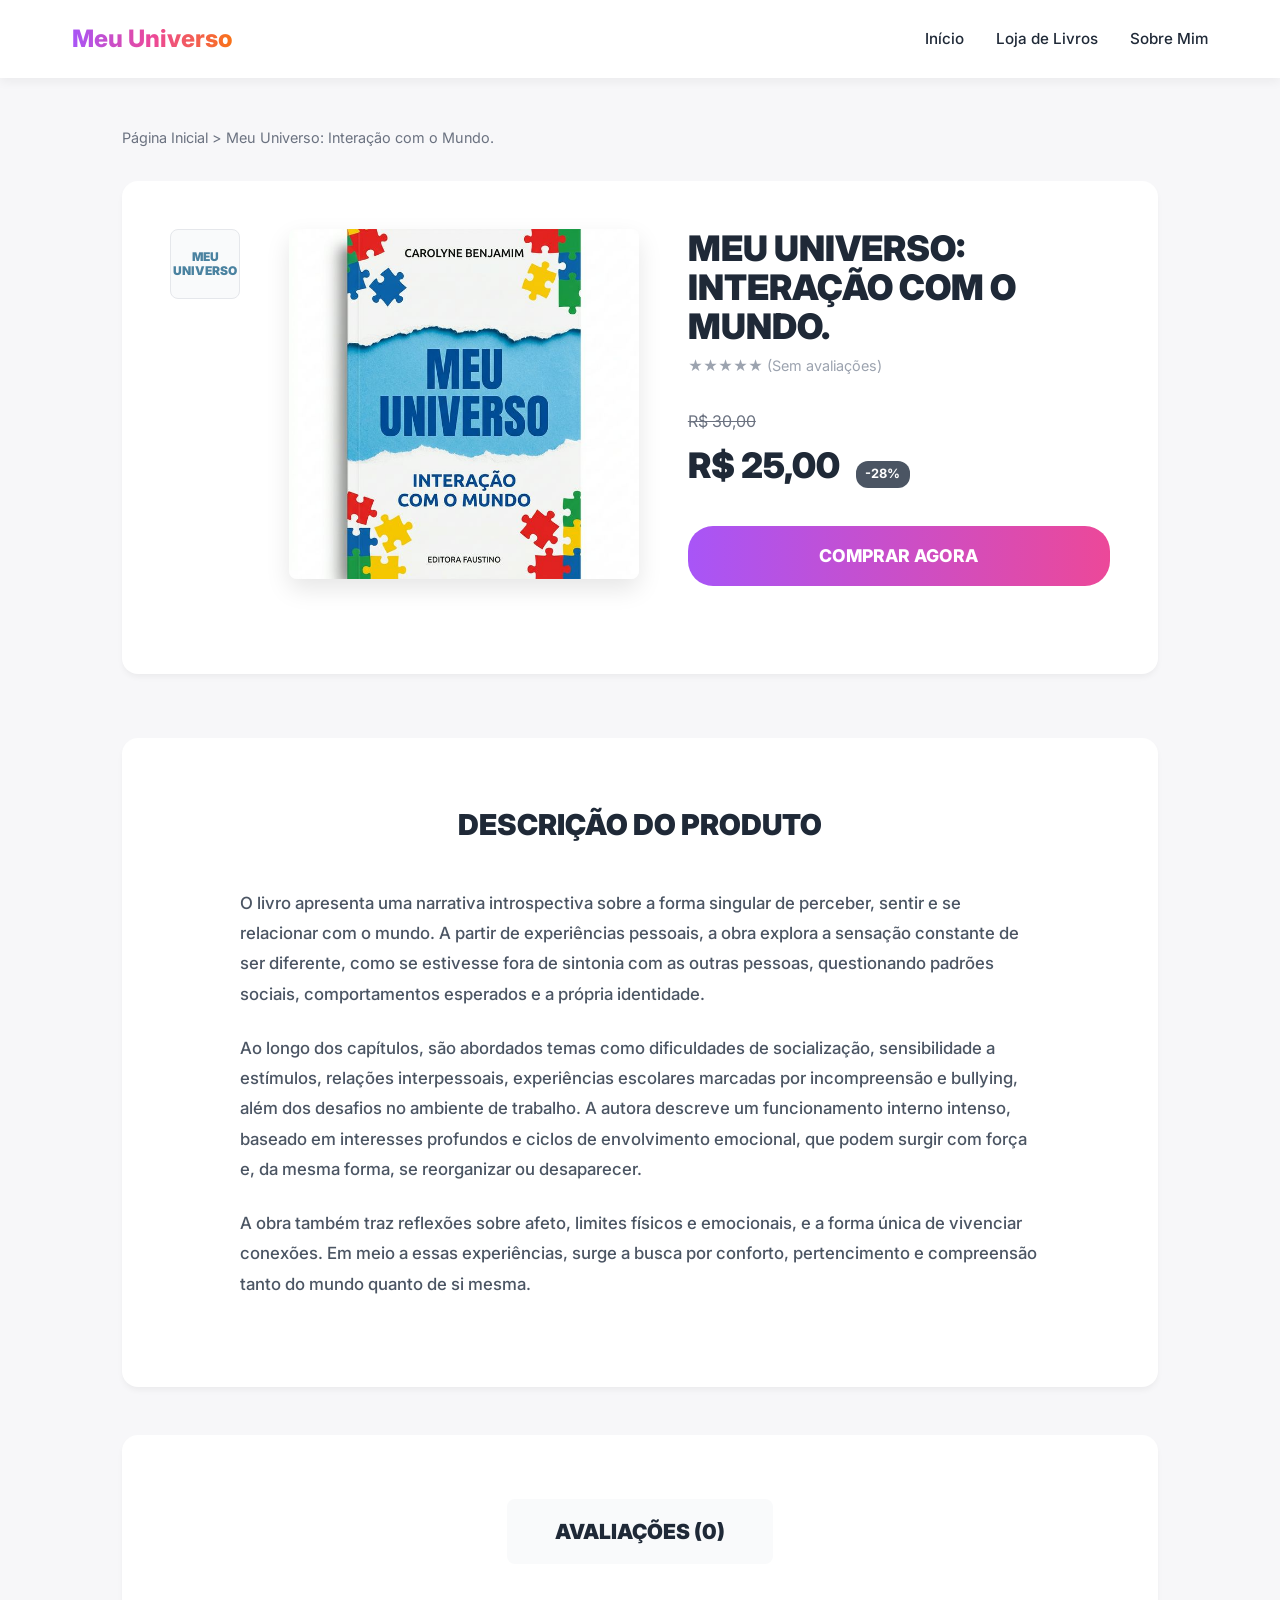
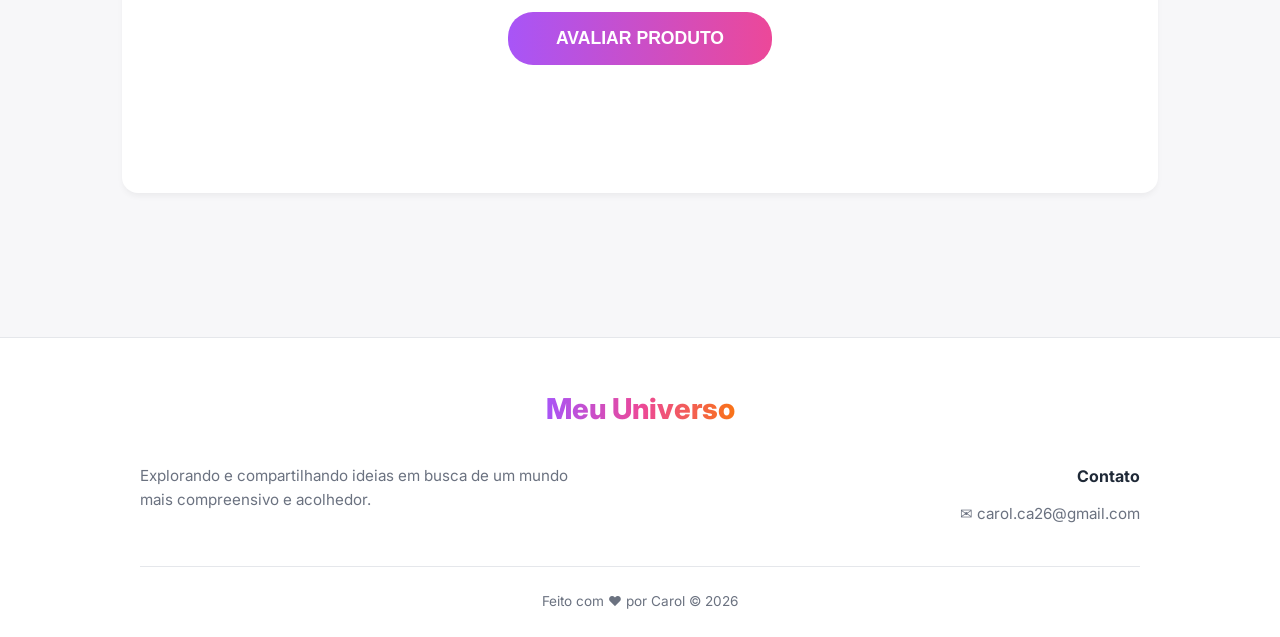
==== digital.html @ 735e24fa "fix: checkout direto corrigido para evitar carrinho vazio no mobile" ====
<!DOCTYPE html>
<html lang="pt-BR">

<head>
  <meta charset="UTF-8">
  <meta name="viewport" content="width=device-width, initial-scale=1.0">
  <title>Meu Universo: Interação com o Mundo</title>
  <link rel="icon"
    href="data:image/svg+xml,<svg xmlns='http://www.w3.org/2000/svg' viewBox='0 0 100 100'><text y='.9em' font-size='90'>✨</text></svg>">
  <link rel="stylesheet" href="style.css">
  <link rel="stylesheet" href="ecommerce.css">
  <link rel="preconnect" href="https://fonts.googleapis.com">
  <link rel="preconnect" href="https://fonts.gstatic.com" crossorigin>
  <link href="https://fonts.googleapis.com/css2?family=Inter:wght@400;500;600;700;800;900&display=swap"
    rel="stylesheet">
</head>

<body class="ecommerce-page">
  <!-- Navbar -->
  <nav class="navbar">
    <div class="nav-container">
      <a href="index.html" class="logo">Meu Universo</a>
      <ul class="nav-links">
        <li><a href="index.html#inicio">Início</a></li>
        <li><a href="index.html#loja">Loja de Livros</a></li>
        <li><a href="index.html#sobre">Sobre Mim</a></li>
      </ul>
    </div>
  </nav>

  <main class="ecommerce-container">
    <div class="breadcrumb">
      Página Inicial &gt; Meu Universo: Interação com o Mundo.
    </div>

    <!-- Product Top Section -->
    <section class="product-top">
      <div class="product-thumbnails">
        <div class="thumb-box">
          <span
            style="font-weight:900; color:#4a82a0; font-size: 0.75rem; text-align:center; line-height:1.2;">MEU<br>UNIVERSO</span>
        </div>
      </div>

      <div class="product-main-image">
        <img src="meu_universo_cover.png" alt="Meu Universo: Interação com o Mundo">
      </div>

      <div class="product-info">
        <h1 class="ecommerce-title">MEU UNIVERSO:<br>INTERAÇÃO COM O MUNDO.</h1>
        <div class="product-rating">
          ★★★★★ (Sem avaliações)
        </div>

        <div class="price-old">R$ 30,00</div>
        <div class="price-new-container">
          <div class="price-new">R$ 25,00</div>
          <div class="badge-discount">-28%</div>
        </div>

        <div class="product-actions">
          <a href="https://seguro.meuuniversopeculiar.com.br/checkout/buy/296241610" class="btn-buy">COMPRAR AGORA</a>
        </div>
      </div>
    </section>

    <!-- Description Section -->
    <section class="description-section">
      <h2 class="section-title">DESCRIÇÃO DO PRODUTO</h2>
      <div class="description-text">
        <p>O livro apresenta uma narrativa introspectiva sobre a forma singular de perceber, sentir e se relacionar com
          o mundo. A partir de experiências pessoais, a obra explora a sensação constante de ser diferente, como se
          estivesse fora de sintonia com as outras pessoas, questionando padrões sociais, comportamentos esperados e a
          própria identidade.</p>
        <p>Ao longo dos capítulos, são abordados temas como dificuldades de socialização, sensibilidade a estímulos,
          relações interpessoais, experiências escolares marcadas por incompreensão e bullying, além dos desafios no
          ambiente de trabalho. A autora descreve um funcionamento interno intenso, baseado em interesses profundos e
          ciclos de envolvimento emocional, que podem surgir com força e, da mesma forma, se reorganizar ou desaparecer.
        </p>
        <p>A obra também traz reflexões sobre afeto, limites físicos e emocionais, e a forma única de vivenciar
          conexões. Em meio a essas experiências, surge a busca por conforto, pertencimento e compreensão tanto do mundo
          quanto de si mesma.</p>
      </div>
    </section>


    <!-- Reviews Section -->
    <section class="specs-section" style="margin-bottom: 2rem;">
      <div class="reviews-tabs">
        <div class="review-tab active">AVALIAÇÕES (0)</div>
      </div>

      <div class="reviews-content">
        <button id="openReviewModal" class="btn-buy" style="margin-bottom: 2rem;">AVALIAR PRODUTO</button>
        <div id="comments-list" style="max-width: 600px; margin: 0 auto; margin-bottom: 2rem;"></div>
      </div>
    </section>
  </main>

  <!-- Footer -->
  <footer class="site-footer">
    <div style="text-align: center; margin-bottom: 2rem;">
      <div class="logo" style="display: inline-block; font-size: 1.8rem;">Meu Universo</div>
    </div>
    <div class="footer-content">
      <div class="footer-left">
        <p>Explorando e compartilhando ideias em busca de um mundo mais compreensivo e acolhedor.</p>
      </div>
      <div class="footer-right">
        <h4 class="footer-title">Contato</h4>
        <p class="footer-contact">✉ carol.ca26@gmail.com</p>
      </div>
    </div>
    <div class="footer-bottom">
      <p>Feito com ❤️ por Carol © 2026</p>
    </div>
  </footer>

  <!-- Review Modal -->
  <div id="reviewModal" class="modal-overlay hidden">
    <div class="modal-content">
      <button id="closeReviewModal" class="modal-close">&times;</button>
      <h2 class="modal-title">AVALIE O PRODUTO</h2>
      <p class="modal-subtitle">Meu universo: Interação Com o Mundo.</p>

      <form id="reviewForm" class="modal-form">
        <label class="modal-label">QUANTIDADE DE ESTRELAS</label>
        <div class="star-rating" id="starRating">
          <span class="star selected" data-value="1">★</span>
          <span class="star selected" data-value="2">★</span>
          <span class="star selected" data-value="3">★</span>
          <span class="star selected" data-value="4">★</span>
          <span class="star selected" data-value="5">★</span>
        </div>
        <input type="hidden" id="ratingValue" value="5">

        <label class="modal-label">NOME</label>
        <input type="text" class="modal-input review-input" placeholder="Ex.: Adriana" required>

        <label class="modal-label">E-MAIL</label>
        <input type="email" class="modal-input review-input" placeholder="Ex.: adriana@gmail.com" required>

        <label class="modal-label">AVALIAÇÃO</label>
        <textarea class="modal-input review-input" placeholder="Escreva o que você achou deste produto..." rows="4"
          required></textarea>

        <button type="submit" class="modal-submit">ENVIAR AVALIAÇÃO</button>
      </form>
    </div>
  </div>

  <script src="script.js"></script>

  <!-- Mobile Floating Checkout Bar -->
  <div class="mobile-checkout-bar">
    <div class="mobile-price-info">
      <span class="price-label">Livro Digital</span>
      <span class="price-val">R$ 25,00</span>
    </div>
    <a href="https://seguro.meuuniversopeculiar.com.br/checkout/buy/296241610" class="btn-buy" style="padding: 0.8rem 1.5rem; font-size: 1rem;">COMPRAR</a>
  </div>
</body>

</html>
---- style.css ----
/* Globals */
:root {
  --bg-color: #f7f7f9;
  --navbar-bg: #4b4b52;
  --text-dark: #1f2937;
  --text-gray: #6b7280;
  --text-light: #9ca3af;
  --primary: #9333ea;
  --primary-hover: #7e22ce;
  --accent-pink: #ec4899;
  --accent-orange: #f97316;
  --white: #ffffff;
  --border-color: #e5e7eb;
}

* {
  margin: 0;
  padding: 0;
  box-sizing: border-box;
}

html {
  scroll-behavior: smooth;
}

body {
  font-family: 'Inter', sans-serif;
  background-color: var(--bg-color);
  color: var(--text-dark);
  line-height: 1.6;
}

a {
  text-decoration: none;
  color: inherit;
}

/* Navbar */
.navbar {
  background-color: var(--white);
  position: sticky;
  top: 0;
  width: 100%;
  z-index: 1000;
  box-shadow: 0 4px 10px rgba(0,0,0,0.05);
}

.nav-container {
  max-width: 1200px;
  margin: 0 auto;
  display: flex;
  justify-content: space-between;
  align-items: center;
  padding: 1.25rem 2rem;
}

.logo {
  font-weight: 800;
  font-size: 1.5rem;
  background: linear-gradient(to right, #a855f7, #ec4899, #f97316);
  -webkit-background-clip: text;
  background-clip: text;
  color: transparent;
}

.nav-links {
  list-style: none;
  display: flex;
  gap: 2rem;
}

.nav-links a {
  color: var(--text-dark);
  font-weight: 500;
  font-size: 0.95rem;
  transition: opacity 0.2s;
}

.nav-links a:hover {
  opacity: 0.8;
}

/* Hero Section */
.hero-section {
  position: relative;
  background-image: url('hero_bg.jpg');
  background-size: cover;
  background-position: center;
  height: calc(100vh - 70px);
  display: flex;
  flex-direction: column;
  justify-content: center;
  align-items: center;
  text-align: center;
  color: white;
}
.hero-overlay {
  position: absolute;
  top: 0; left: 0; right: 0; bottom: 0;
  background: rgba(0, 0, 0, 0.4);
  z-index: 1;
}
.hero-content {
  position: relative;
  z-index: 2;
  display: flex;
  flex-direction: column;
  align-items: center;
  padding: 0 1rem;
}
.hero-badge {
  background: rgba(255, 255, 255, 0.15);
  backdrop-filter: blur(8px);
  -webkit-backdrop-filter: blur(8px);
  padding: 0.6rem 1.5rem;
  border-radius: 30px;
  border: 1px solid rgba(255, 255, 255, 0.3);
  font-size: 0.95rem;
  font-weight: 600;
  margin-bottom: 1.5rem;
}
.hero-title {
  font-size: 7rem;
  font-weight: 900;
  margin: 0;
  line-height: 1.1;
  text-shadow: 0 4px 10px rgba(0,0,0,0.3);
}
.hero-subtitle {
  font-size: 1.6rem;
  font-weight: 500;
  margin-top: 0;
  margin-bottom: 2rem;
  text-shadow: 0 2px 5px rgba(0,0,0,0.3);
}
.hero-btn {
  display: inline-block;
  background: linear-gradient(to right, #a855f7, #ec4899);
  color: white;
  border-radius: 30px;
  padding: 1rem 2.5rem;
  font-weight: 700;
  font-size: 1.05rem;
  transition: opacity 0.2s, transform 0.2s;
  box-shadow: 0 4px 10px rgba(0,0,0,0.2);
}
.hero-btn:hover {
  opacity: 0.9;
  transform: translateY(-2px);
}
.hero-scroll-icon {
  position: absolute;
  bottom: 2rem;
  z-index: 2;
  font-size: 2rem;
  color: white;
  opacity: 0.7;
  animation: bounce 2s infinite;
}
@keyframes bounce {
  0%, 20%, 50%, 80%, 100% {transform: translateY(0);}
  40% {transform: translateY(-10px);}
  60% {transform: translateY(-5px);}
}

@media (max-width: 768px) {
  .hero-title { font-size: 4rem; }
  .hero-subtitle { font-size: 1.2rem; }
}

/* Sections */
main {
  max-width: 768px;
  margin: 0 auto;
  padding: 4rem 1.5rem;
}

.section {
  margin-bottom: 5rem;
  padding-top: 2rem; /* offset for fixed header if navigating via anchors */
}

.section-header {
  text-align: center;
  margin-bottom: 3rem;
}

.section-header h1 {
  font-size: 2.2rem;
  font-weight: 800;
  color: var(--text-dark);
}

.section-header h2 {
  font-size: 2rem;
  font-weight: 800;
  color: var(--text-dark);
}

.section-header p {
  color: var(--text-gray);
  font-size: 1.05rem;
  margin-top: 0.5rem;
}

/* Product Card */
.product-card {
  background: var(--white);
  border-radius: 16px;
  box-shadow: 0 4px 6px -1px rgba(0, 0, 0, 0.05), 0 2px 4px -1px rgba(0, 0, 0, 0.03);
  overflow: hidden;
}

.product-image-area {
  background-color: #efeff1;
  padding: 3rem 1.5rem;
  display: flex;
  justify-content: center;
  align-items: center;
}

.product-image-area img {
  max-width: 250px;
  width: 100%;
  border-radius: 16px;
  box-shadow: 0 15px 30px rgba(0,0,0,0.15);
  transition: transform 0.3s ease;
}

.product-image-area img:hover {
  transform: translateY(-5px);
}

.product-info-area {
  padding: 2.5rem;
}

.product-author {
  color: var(--text-gray);
  font-size: 0.9rem;
  font-weight: 500;
  display: block;
  margin-bottom: 0.5rem;
}

.product-title {
  font-size: 1.6rem;
  font-weight: 700;
  margin: 0 0 1.25rem 0;
}

.product-description {
  color: var(--text-gray);
  font-size: 1rem;
  line-height: 1.7;
}

.divider {
  border: none;
  border-top: 1px solid var(--border-color);
  margin: 2rem 0;
}

.product-price-section {
  text-align: center;
  margin-bottom: 2rem;
}

.price-label {
  color: var(--text-gray);
  font-size: 0.95rem;
}

.price-amount {
  font-size: 1.8rem;
  font-weight: 800;
  color: #db2777; /* hot pink, matching the screenshot */
  margin-top: 0.25rem;
}

/* Nested Purchase Card */
.purchase-card {
  border: 1px solid var(--border-color);
  border-radius: 16px;
  padding: 2rem;
}

.purchase-card h3 {
  font-size: 1.2rem;
  font-weight: 700;
  margin-bottom: 1.25rem;
}

.purchase-value-display {
  color: var(--text-gray);
  margin-bottom: 1.5rem;
  font-size: 0.95rem;
}

.purple-text {
  color: var(--primary);
  font-weight: 600;
}

.payment-tabs {
  display: flex;
  gap: 1rem;
  margin-bottom: 1.5rem;
}

.tab-btn {
  flex: 1;
  padding: 0.75rem;
  background: var(--white);
  border: 1px solid var(--border-color);
  border-radius: 8px;
  font-size: 0.95rem;
  font-weight: 500;
  color: var(--text-gray);
  cursor: pointer;
  transition: all 0.2s;
}

.tab-btn:hover {
  background-color: #f9fafb;
}

.tab-btn.active {
  border-color: var(--primary);
  color: var(--primary);
  /* The screenshot inner shadow effect */
  box-shadow: inset 0 0 0 1px var(--primary);
}

.payment-instructions {
  color: var(--text-gray);
  font-size: 0.95rem;
  margin-bottom: 1.5rem;
  line-height: 1.6;
}

.btn-primary {
  display: block;
  width: 100%;
  text-align: center;
  padding: 0.85rem;
  background: linear-gradient(to right, #a855f7, #ec4899);
  color: var(--white);
  border-radius: 8px;
  font-weight: 600;
  font-size: 1rem;
  margin-bottom: 1.5rem;
  transition: opacity 0.2s;
}

.btn-primary:hover {
  opacity: 0.9;
}

.btn-back {
  display: inline-block;
  color: var(--text-gray);
  font-size: 0.9rem;
  transition: color 0.2s;
}
.btn-back:hover {
  color: var(--text-dark);
}

.hidden {
  display: none !important;
}

/* Sobre Section */
.cards-container {
  display: flex;
  flex-direction: column;
  gap: 1.5rem;
}

.info-card {
  background: var(--white);
  border-radius: 16px;
  padding: 2.5rem;
  box-shadow: 0 4px 6px -1px rgba(0, 0, 0, 0.05), 0 2px 4px -1px rgba(0, 0, 0, 0.03);
}

.info-card h3 {
  font-size: 1.25rem;
  font-weight: 700;
  margin-bottom: 1.25rem;
  color: var(--text-dark);
}

.info-card p {
  color: var(--text-gray);
  line-height: 1.7;
}

.quote-card {
  background: var(--white);
  border-radius: 16px;
  padding: 2.5rem;
  box-shadow: 0 4px 6px -1px rgba(0, 0, 0, 0.05);
  position: relative;
}

.quote-card::before {
  content: "";
  position: absolute;
  top: 0;
  left: 0;
  right: 0;
  height: 4px;
  background: linear-gradient(to right, #a855f7, #ec4899, #f97316);
  border-top-left-radius: 16px;
  border-top-right-radius: 16px;
}

.quote-text {
  font-style: italic;
  color: var(--text-dark);
  font-size: 1.05rem;
  line-height: 1.8;
  margin-bottom: 1.5rem;
  font-weight: 400;
}

.quote-author {
  color: var(--text-gray);
  font-size: 0.95rem;
}

/* Footer */
.site-footer {
  margin-top: 4rem;
  border-top: 1px solid var(--border-color);
  padding: 3rem 2rem 1.5rem;
  background-color: var(--white);
}

.footer-content {
  max-width: 1000px;
  margin: 0 auto;
  display: flex;
  justify-content: space-between;
  flex-wrap: wrap;
  gap: 2rem;
}

.footer-left {
  max-width: 450px;
}

.footer-logo {
  font-size: 1.25rem;
  font-weight: 700;
  color: #a855f7;
  margin-bottom: 0.5rem;
}

.footer-left p {
  color: var(--text-gray);
  font-size: 0.95rem;
  line-height: 1.6;
}

.footer-right {
  text-align: right;
}

.footer-title {
  font-weight: 700;
  margin-bottom: 0.75rem;
  color: var(--text-dark);
}

.footer-contact {
  color: var(--text-gray);
  font-size: 0.95rem;
  display: flex;
  align-items: center;
  justify-content: flex-end;
  gap: 0.5rem;
}

.footer-bottom {
  max-width: 1000px;
  margin: 2.5rem auto 0;
  text-align: center;
  color: var(--text-gray);
  font-size: 0.85rem;
  padding-top: 1.5rem;
  border-top: 1px solid var(--border-color);
}

@media (max-width: 768px) {
  .nav-container {
    flex-direction: column;
    gap: 1rem;
    padding: 1rem;
  }
  .nav-links {
    gap: 1.5rem;
  }
  .footer-content {
    flex-direction: column;
    text-align: center;
  }
  .footer-right {
    text-align: center;
  }
  .footer-contact {
    justify-content: center;
  }
  .footer-left {
    margin: 0 auto;
  }
}
---- ecommerce.css ----
/* E-commerce specific styles for digital.html */
.ecommerce-page {
  background-color: #f7f7f9;
}

.ecommerce-container {
  max-width: 1100px;
  margin: 0 auto;
  padding: 3rem 2rem;
}

/* Breadcrumb */
.breadcrumb {
  font-size: 0.9rem;
  color: #6b7280;
  margin-bottom: 2rem;
}

/* Product Top Section */
.product-top {
  display: flex;
  gap: 3rem;
  margin-bottom: 4rem;
  background-color: white;
  padding: 3rem;
  border-radius: 16px;
  box-shadow: 0 4px 6px -1px rgba(0,0,0,0.05);
}

/* Thumbnails */
.product-thumbnails {
  display: flex;
  flex-direction: column;
  gap: 1rem;
}
.thumb-box {
  width: 70px;
  height: 70px;
  border: 1px solid #e5e7eb;
  border-radius: 8px;
  display: flex;
  justify-content: center;
  align-items: center;
  cursor: pointer;
  background: #f9fafb;
}

/* Main Image */
.product-main-image {
  display: flex;
  justify-content: center;
  align-items: flex-start;
  flex: 1;
}
.product-main-image img {
  max-width: 100%;
  width: 350px;
  border-radius: 8px;
  box-shadow: 0 10px 25px rgba(0,0,0,0.1);
}

/* Product Info */
.product-info {
  flex: 1.2;
}

.product-ref {
  font-size: 0.85rem;
  color: #6b7280;
  margin-bottom: 0.5rem;
}

.ecommerce-title {
  font-weight: 900;
  font-size: 2.2rem;
  line-height: 1.1;
  color: #1f2937;
  margin-bottom: 0.5rem;
  text-transform: uppercase;
}

.product-rating {
  font-size: 0.9rem;
  color: #9ca3af;
  margin-bottom: 2rem;
}

.price-old {
  font-size: 1rem;
  color: #6b7280;
  text-decoration: line-through;
  margin-bottom: 0.2rem;
}

.price-new-container {
  display: flex;
  align-items: baseline;
  gap: 1rem;
  margin-bottom: 2rem;
}

.price-new {
  font-size: 2.2rem;
  font-weight: 900;
  color: #1f2937;
}

.price-new span {
  font-size: 1.1rem;
  font-weight: 600;
}

.badge-discount {
  background-color: #4b5563;
  color: white;
  padding: 0.2rem 0.6rem;
  border-radius: 12px;
  font-size: 0.8rem;
  font-weight: 700;
}

/* Actions */
.product-actions {
  display: flex;
  gap: 1.5rem;
  margin-bottom: 2.5rem;
  align-items: center;
}

.quantity-selector {
  display: flex;
  align-items: center;
  border: 1px solid #d1d5db;
  border-radius: 25px;
  padding: 0.4rem 1rem;
  background: white;
}

.quantity-btn {
  background: none;
  border: none;
  font-size: 1.2rem;
  cursor: pointer;
  color: #4b5563;
}

.quantity-input {
  width: 40px;
  text-align: center;
  border: none;
  font-size: 1rem;
  font-weight: 700;
  color: #1f2937;
  outline: none;
}

.btn-buy {
  background: linear-gradient(to right, #a855f7, #ec4899);
  color: white;
  border: none;
  border-radius: 25px;
  padding: 1rem 3rem;
  font-weight: 800;
  font-size: 1.1rem;
  cursor: pointer;
  transition: transform 0.2s, opacity 0.2s;
  flex: 1;
  text-decoration: none;
  display: inline-flex;
  justify-content: center;
  align-items: center;
  text-align: center;
}

.btn-buy:hover {
  opacity: 0.9;
  transform: translateY(-2px);
}

/* Shipping */
.shipping-sim {
  margin-bottom: 2rem;
}
.shipping-label {
  font-size: 0.75rem;
  text-transform: uppercase;
  color: #6b7280;
  font-weight: 700;
  margin-bottom: 0.5rem;
  display: block;
}

.shipping-input-group {
  display: flex;
  gap: 0.5rem;
}

.shipping-input {
  border: 1px solid #d1d5db;
  border-radius: 25px;
  padding: 0.8rem 1.2rem;
  width: 200px;
  outline: none;
  font-size: 0.95rem;
  color: #4b5563;
}

.shipping-btn {
  background-color: white;
  border: 1px solid #5193a7;
  color: #5193a7;
  border-radius: 25px;
  padding: 0.8rem 1.5rem;
  font-weight: 800;
  cursor: pointer;
}

/* Description Section */
.description-section {
  text-align: center;
  margin-bottom: 3rem;
  background-color: #ffffff;
  padding: 4rem;
  border-radius: 16px;
  box-shadow: 0 4px 6px -1px rgba(0,0,0,0.05);
}

.section-title {
  font-size: 1.8rem;
  font-weight: 900;
  color: #1f2937;
  margin-bottom: 2.5rem;
  text-transform: uppercase;
}

.description-text {
  max-width: 800px;
  margin: 0 auto;
  text-align: left;
  color: #4b5563;
  line-height: 1.8;
  font-size: 1.05rem;
  font-weight: 500;
}

.description-text p {
  margin-bottom: 1.5rem;
}

/* Specs & Reviews */
.specs-section {
  background-color: #ffffff;
  border-radius: 16px;
  padding: 4rem;
  margin-bottom: 3rem;
  text-align: center;
  box-shadow: 0 4px 6px -1px rgba(0,0,0,0.05);
}

.specs-grid {
  display: flex;
  justify-content: flex-start;
  padding-left: 2rem;
  margin-bottom: 1rem;
}
.spec-item {
  text-align: left;
  color: #6b7280;
  font-size: 1rem;
  font-weight: 600;
}

/* Tabs: Avaliações e Dúvidas */
.reviews-tabs {
  display: flex;
  justify-content: center;
  margin-bottom: 3rem;
}

.review-tab {
  padding: 1rem 3rem;
  font-size: 1.3rem;
  font-weight: 900;
  color: #1f2937;
  background: white;
  cursor: pointer;
}
.review-tab.active {
  background: #f9fafb;
  border-radius: 8px;
}

.reviews-content {
  text-align: center;
}

.btn-outline {
  border: 1px solid #4b5563;
  background: white;
  color: #1f2937;
  font-weight: 800;
  padding: 0.8rem 2.5rem;
  border-radius: 30px;
  cursor: pointer;
  margin-bottom: 2.5rem;
  font-size: 0.95rem;
}

.no-reviews-box {
  background-color: #fffbeb; /* golden yellow tint */
  color: #b45309;
  padding: 1.5rem;
  border-radius: 8px;
  font-size: 1rem;
  max-width: 600px;
  margin: 0 auto;
}

@media (max-width: 900px) {
  .product-top {
    flex-direction: column;
    padding: 1.5rem;
  }
  .product-thumbnails {
    flex-direction: row;
    justify-content: center;
  }
  .specs-grid, .description-section, .specs-section {
    padding: 2rem 1.5rem;
  }
  .review-tab {
    padding: 1rem;
    font-size: 1.1rem;
  }
  .product-main-image img {
    width: 100%;
    max-width: 350px;
    height: auto;
  }
}

@media (max-width: 600px) {
  .ecommerce-container {
    padding: 1.5rem 1rem;
    padding-bottom: 100px; /* Space for mobile floating bar */
  }
  .quantity-selector {
    padding: 0.2rem 0.5rem;
  }
  .btn-buy {
    padding: 0.8rem 1.5rem;
    font-size: 1rem;
  }
  .shipping-input-group {
    flex-direction: column;
  }
  .shipping-input {
    width: 100%;
  }

  .ecommerce-title {
    font-size: 1.8rem;
    text-align: center;
  }
  .price-new-container {
    justify-content: center;
  }
  .product-actions {
    justify-content: center;
  }
}

/* Floating Mobile Buy Bar */
.mobile-checkout-bar {
  display: none;
  position: fixed;
  bottom: 0;
  left: 0;
  right: 0;
  background: white;
  padding: 1rem;
  box-shadow: 0 -10px 25px rgba(0,0,0,0.1);
  z-index: 1000;
  align-items: center;
  gap: 1rem;
  border-top: 1px solid #e5e7eb;
}

@media (max-width: 768px) {
  .mobile-checkout-bar {
    display: flex;
  }
}

.mobile-price-info {
  flex: 1;
}

.mobile-price-info .price-label {
  display: block;
  font-size: 0.7rem;
  color: #6b7280;
  font-weight: 700;
  text-transform: uppercase;
}

.mobile-price-info .price-val {
  font-size: 1.3rem;
  font-weight: 900;
  color: #1f2937;
}

/* Review Form */
.review-form-container {
  max-width: 600px;
  margin: 0 auto;
  background: #f9fafb;
  padding: 2.5rem;
  border-radius: 12px;
  border: 1px solid #e5e7eb;
}

.form-group {
  margin-bottom: 1rem;
}

.review-input {
  width: 100%;
  padding: 0.8rem 1rem;
  border: 1px solid #d1d5db;
  border-radius: 8px;
  font-family: inherit;
  font-size: 0.95rem;
  outline: none;
  transition: border-color 0.2s;
}

.review-input:focus {
  border-color: #5193a7;
}

/* Modal */
.modal-overlay {
  position: fixed;
  top: 0; left: 0; right: 0; bottom: 0;
  background: rgba(0, 0, 0, 0.7);
  z-index: 2000;
  display: flex;
  justify-content: center;
  align-items: center;
}
.modal-overlay.hidden {
  display: none !important;
}
.modal-content {
  background: white;
  border-radius: 20px;
  padding: 3rem;
  width: 90%;
  max-width: 550px;
  position: relative;
  box-shadow: 0 10px 25px rgba(0,0,0,0.2);
  max-height: 90vh;
  overflow-y: auto;
}
.modal-close {
  position: absolute;
  top: 1.5rem;
  right: 1.5rem;
  background: none;
  border: 1px solid #d1d5db;
  color: #6b7280;
  font-size: 1.2rem;
  width: 35px;
  height: 35px;
  border-radius: 50%;
  cursor: pointer;
  display: flex;
  align-items: center;
  justify-content: center;
  transition: all 0.2s;
}
.modal-close:hover {
  background: #f3f4f6;
  color: #1f2937;
}
.modal-title {
  font-size: 1.8rem;
  font-weight: 500;
  color: #374151;
  margin-bottom: 0.25rem;
}
.modal-subtitle {
  color: #6b7280;
  font-size: 1rem;
  margin-bottom: 2rem;
}
.modal-form {
  display: flex;
  flex-direction: column;
  text-align: left;
}
.modal-label {
  font-size: 0.75rem;
  font-weight: 700;
  color: #6b7280;
  margin-bottom: 0.5rem;
  text-transform: uppercase;
}
.modal-input {
  border: 1px solid #e5e7eb;
  border-radius: 25px;
  padding: 1rem 1.2rem;
  font-size: 1rem;
  margin-bottom: 1.5rem;
  font-family: inherit;
  outline: none;
  color: #374151;
}
.modal-input::placeholder {
  color: #9ca3af;
}
.modal-input:focus {
  border-color: #5193a7;
}
textarea.modal-input {
  border-radius: 16px;
  resize: vertical;
}
.star-rating {
  font-size: 2.2rem;
  color: #e5e7eb;
  margin-bottom: 1.5rem;
  display: flex;
  gap: 0.25rem;
  cursor: pointer;
}
.star-rating .star.selected {
  color: #fbbf24;
}
.modal-submit {
  width: 100%;
  margin-top: 1rem;
  border: 1px solid #1f2937;
  color: #1f2937;
  background: white;
  border-radius: 30px;
  padding: 1rem;
  font-weight: 800;
  cursor: pointer;
  font-size: 1.1rem;
  transition: all 0.2s;
}
.modal-submit:hover {
  background: #1f2937;
  color: white;
}
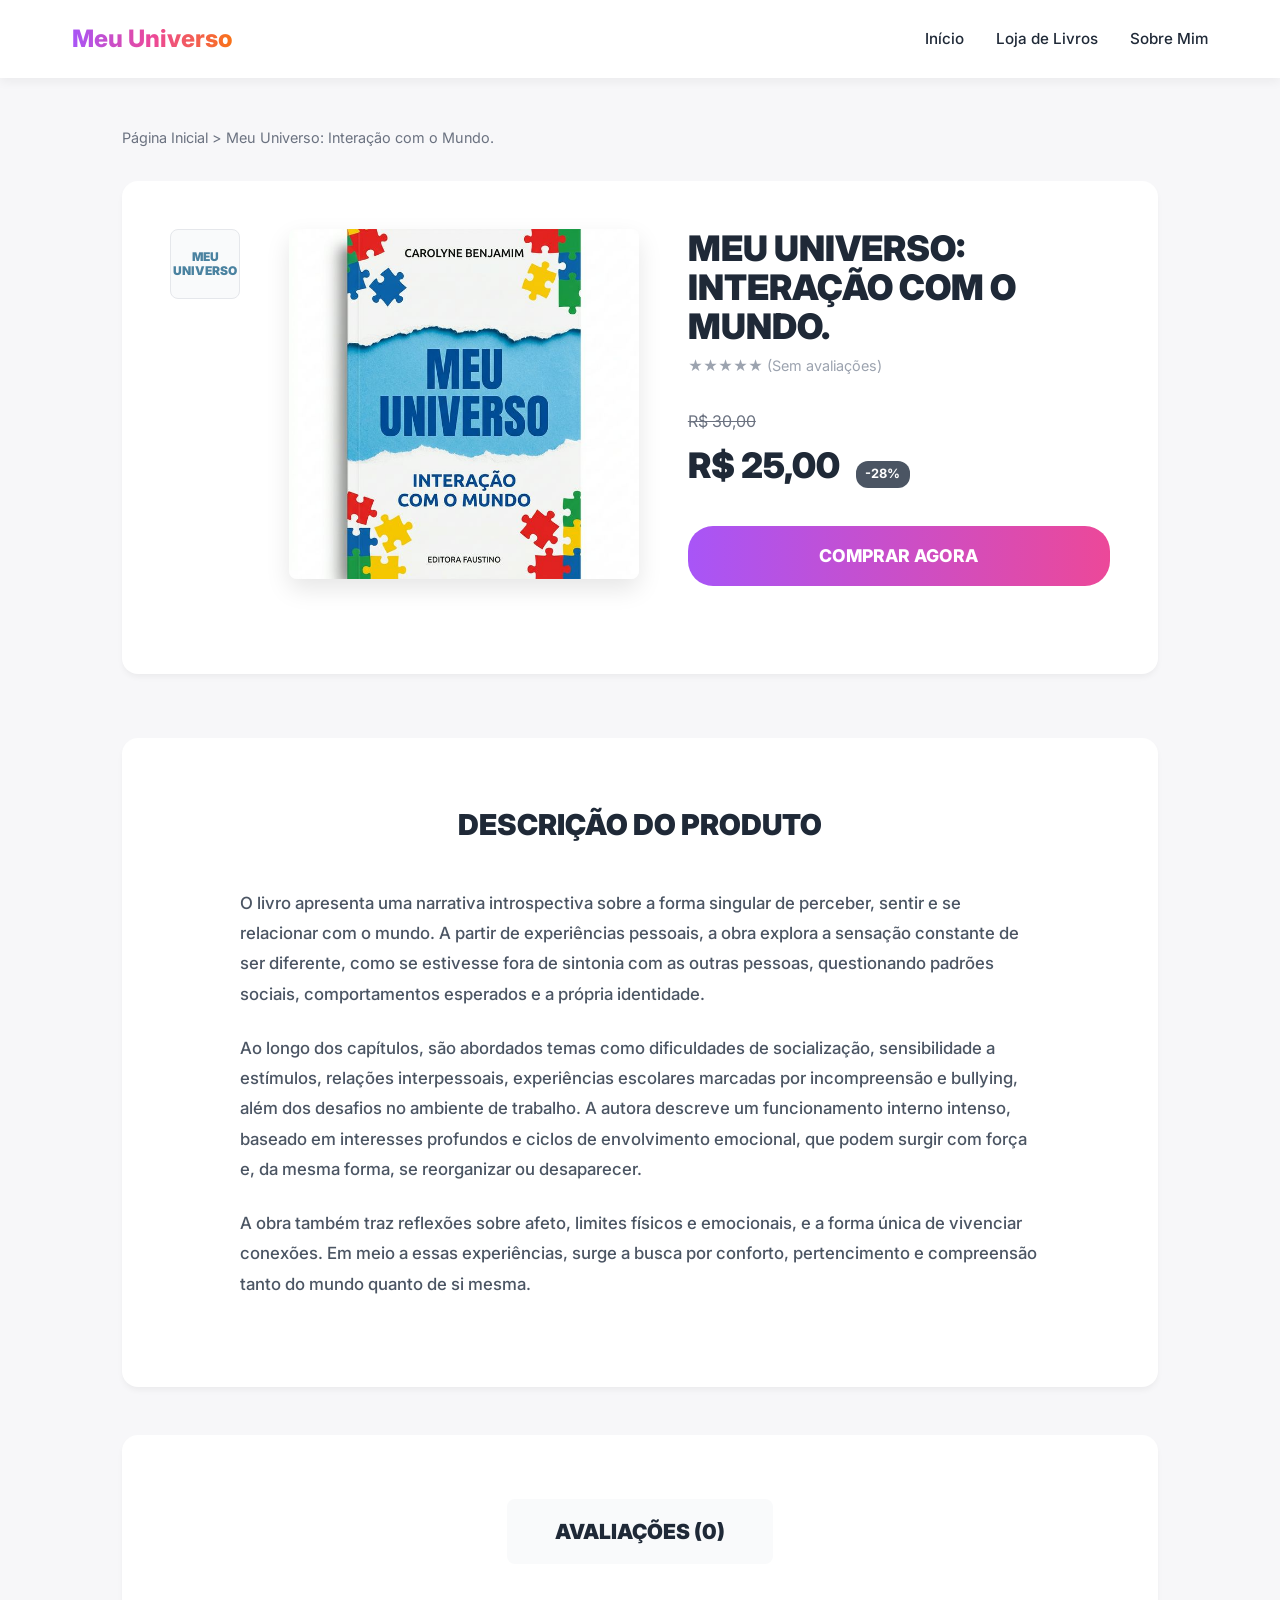
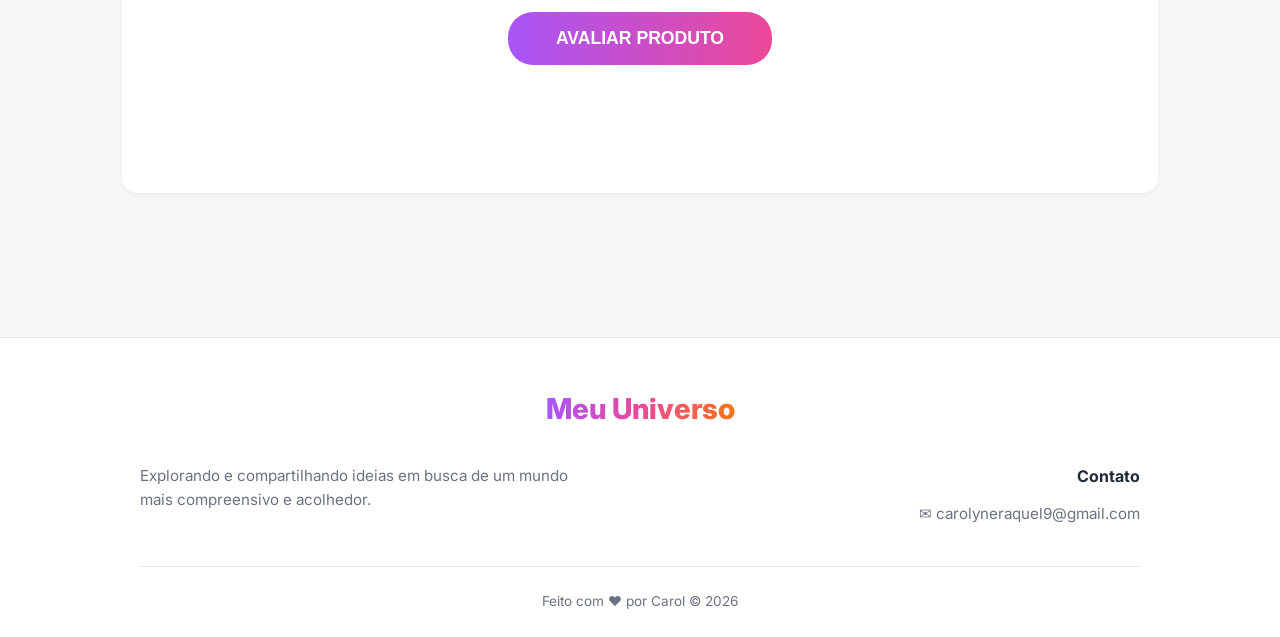
==== commit acb1fe8d: "atualização do site: removido link para carrinho vazio e adicionado link de compra direta" ====
--- a/digital.html
+++ b/digital.html
@@ -59,7 +59,8 @@
         </div>
 
         <div class="product-actions">
-          <a href="https://seguro.meuuniversopeculiar.com.br/checkout/buy/296241610" class="btn-buy">COMPRAR AGORA</a>
+          <a href="https://seguro.meuuniversopeculiar.com.br/checkout/buy/296241610" class="btn-buy">COMPRAR
+            AGORA</a>
         </div>
       </div>
     </section>
@@ -108,7 +109,7 @@
       </div>
       <div class="footer-right">
         <h4 class="footer-title">Contato</h4>
-        <p class="footer-contact">✉ carol.ca26@gmail.com</p>
+        <p class="footer-contact">✉ carolyneraquel9@gmail.com</p>
       </div>
     </div>
     <div class="footer-bottom">
@@ -157,7 +158,8 @@
       <span class="price-label">Livro Digital</span>
       <span class="price-val">R$ 25,00</span>
     </div>
-    <a href="https://seguro.meuuniversopeculiar.com.br/checkout/buy/296241610" class="btn-buy" style="padding: 0.8rem 1.5rem; font-size: 1rem;">COMPRAR</a>
+    <a href="https://seguro.meuuniversopeculiar.com.br/checkout/buy/296241610" class="btn-buy"
+      style="padding: 0.8rem 1.5rem; font-size: 1rem;">COMPRAR</a>
   </div>
 </body>
 
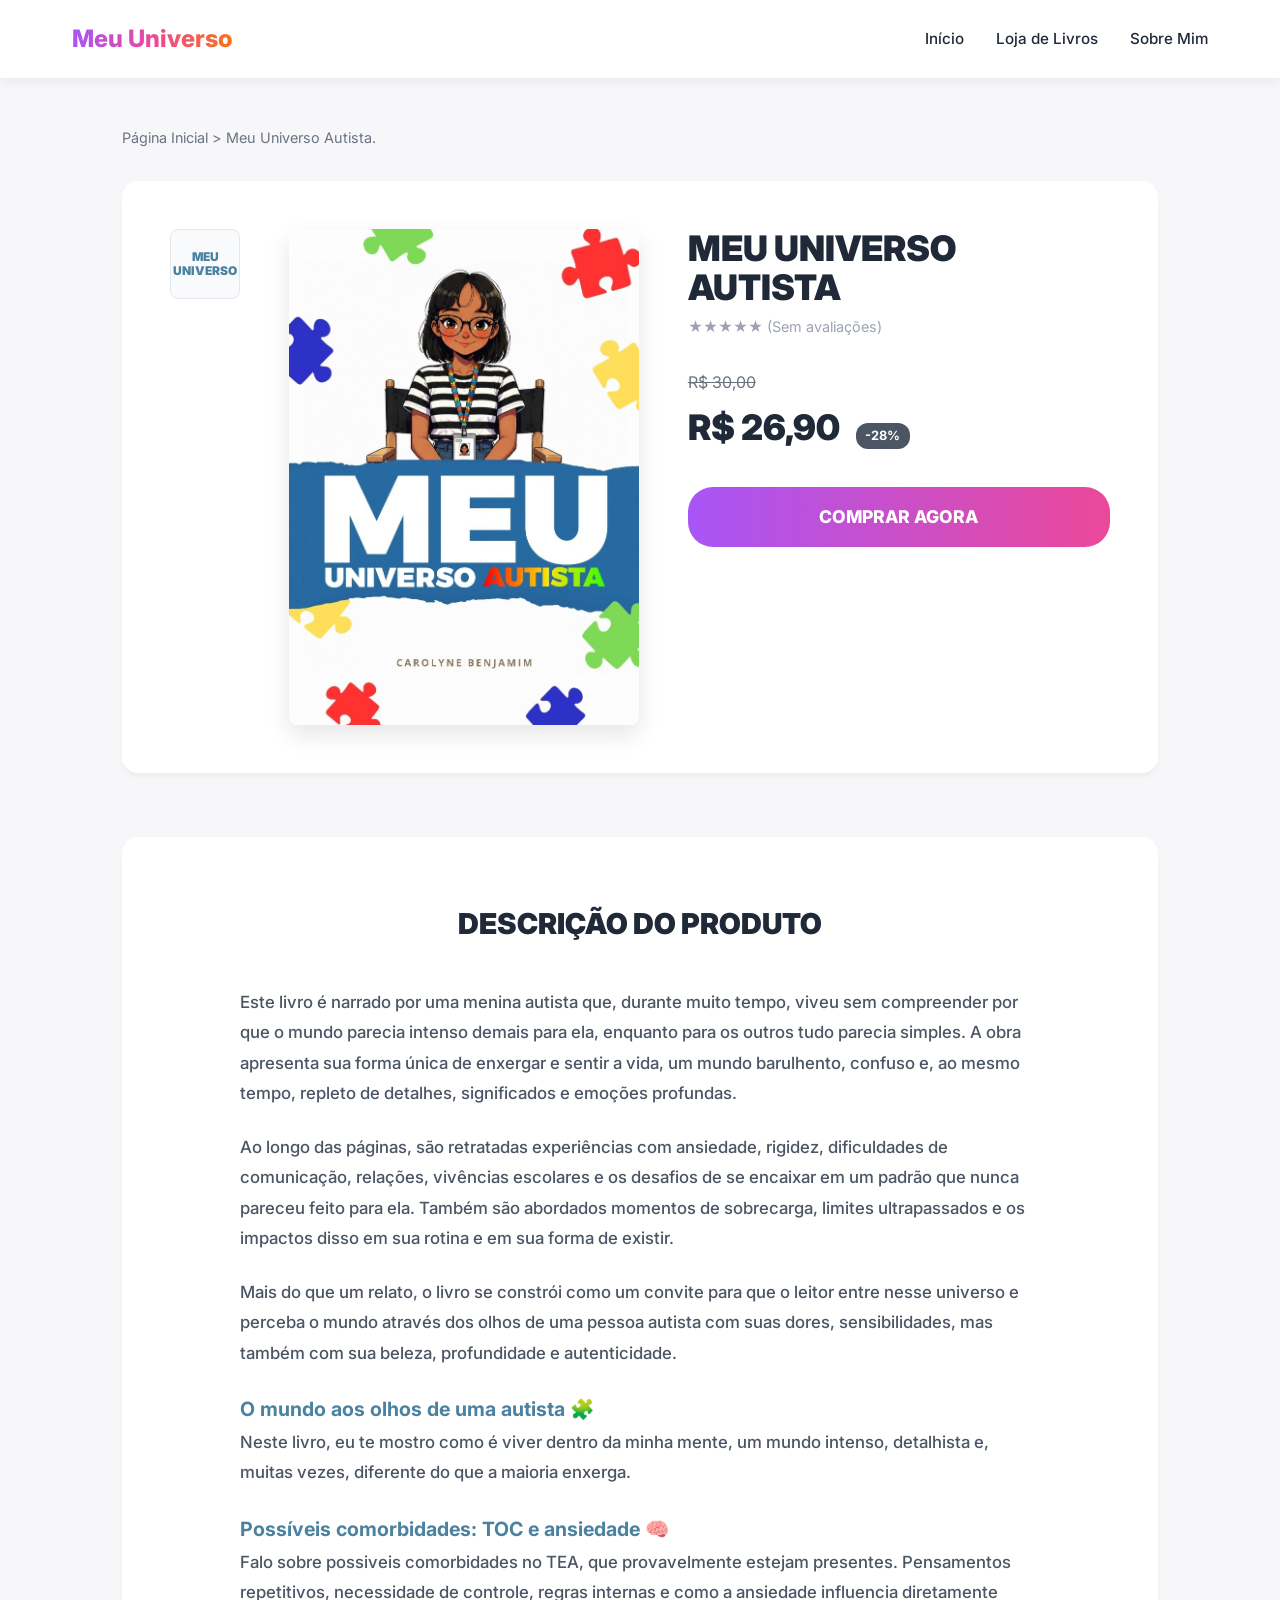
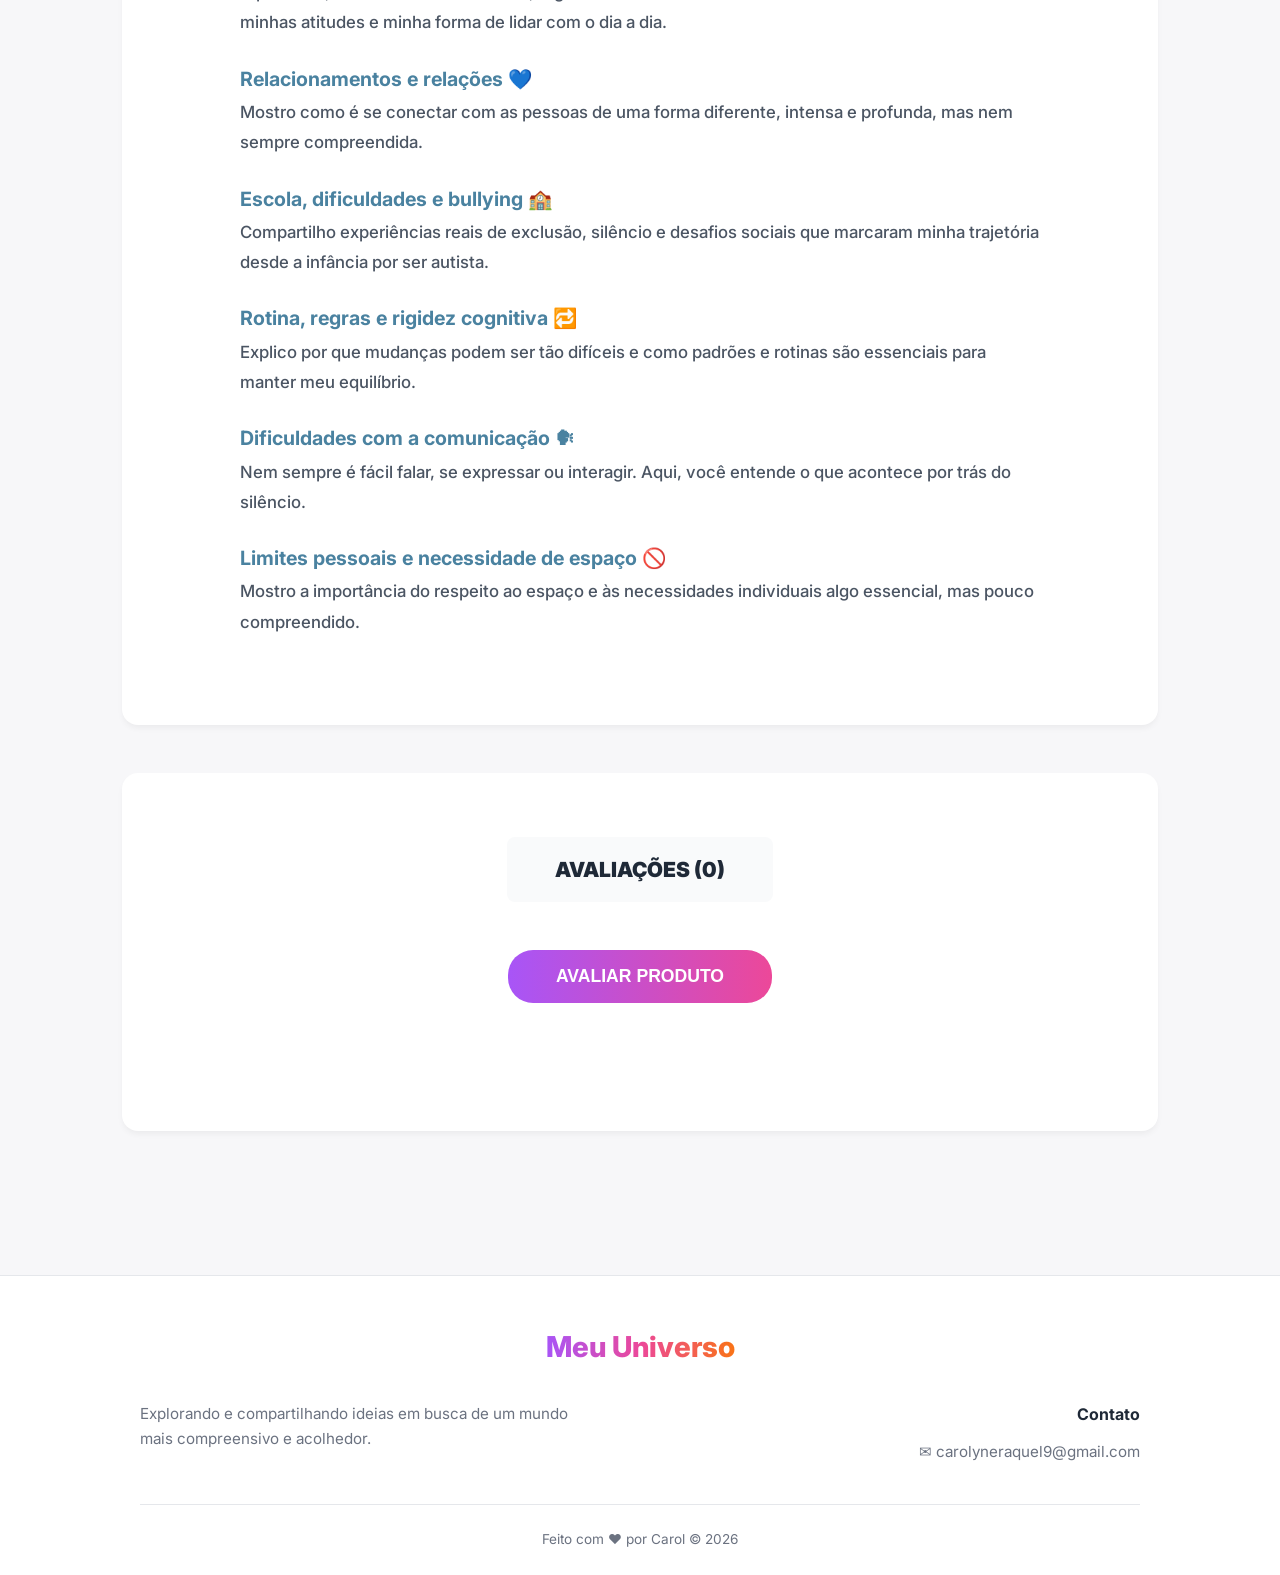
==== commit 09f774f3: "atualização do site" ====
--- a/digital.html
+++ b/digital.html
@@ -4,7 +4,7 @@
 <head>
   <meta charset="UTF-8">
   <meta name="viewport" content="width=device-width, initial-scale=1.0">
-  <title>Meu Universo: Interação com o Mundo</title>
+  <title>Meu Universo Autista</title>
   <link rel="icon"
     href="data:image/svg+xml,<svg xmlns='http://www.w3.org/2000/svg' viewBox='0 0 100 100'><text y='.9em' font-size='90'>✨</text></svg>">
   <link rel="stylesheet" href="style.css">
@@ -30,7 +30,7 @@
 
   <main class="ecommerce-container">
     <div class="breadcrumb">
-      Página Inicial &gt; Meu Universo: Interação com o Mundo.
+      Página Inicial &gt; Meu Universo Autista.
     </div>
 
     <!-- Product Top Section -->
@@ -43,23 +43,23 @@
       </div>
 
       <div class="product-main-image">
-        <img src="meu_universo_cover.png" alt="Meu Universo: Interação com o Mundo">
+        <img src="meu_universo_capa_final.jpg" alt="Meu Universo Autista">
       </div>
 
       <div class="product-info">
-        <h1 class="ecommerce-title">MEU UNIVERSO:<br>INTERAÇÃO COM O MUNDO.</h1>
+        <h1 class="ecommerce-title">MEU UNIVERSO AUTISTA<br></h1>
         <div class="product-rating">
           ★★★★★ (Sem avaliações)
         </div>
 
         <div class="price-old">R$ 30,00</div>
         <div class="price-new-container">
-          <div class="price-new">R$ 25,00</div>
+          <div class="price-new">R$ 26,90</div>
           <div class="badge-discount">-28%</div>
         </div>
 
         <div class="product-actions">
-          <a href="https://seguro.meuuniversopeculiar.com.br/checkout/buy/296241610" class="btn-buy">COMPRAR
+          <a href="https://pay.hotmart.com/B105631945A?bid=1777587571318" class="btn-buy">COMPRAR
             AGORA</a>
         </div>
       </div>
@@ -69,18 +69,46 @@
     <section class="description-section">
       <h2 class="section-title">DESCRIÇÃO DO PRODUTO</h2>
       <div class="description-text">
-        <p>O livro apresenta uma narrativa introspectiva sobre a forma singular de perceber, sentir e se relacionar com
-          o mundo. A partir de experiências pessoais, a obra explora a sensação constante de ser diferente, como se
-          estivesse fora de sintonia com as outras pessoas, questionando padrões sociais, comportamentos esperados e a
-          própria identidade.</p>
-        <p>Ao longo dos capítulos, são abordados temas como dificuldades de socialização, sensibilidade a estímulos,
-          relações interpessoais, experiências escolares marcadas por incompreensão e bullying, além dos desafios no
-          ambiente de trabalho. A autora descreve um funcionamento interno intenso, baseado em interesses profundos e
-          ciclos de envolvimento emocional, que podem surgir com força e, da mesma forma, se reorganizar ou desaparecer.
+        <p>Este livro é narrado por uma menina autista que, durante muito tempo, viveu sem compreender por que o mundo
+          parecia intenso demais para ela, enquanto para os outros tudo parecia simples. A obra apresenta sua forma
+          única de enxergar e sentir a vida, um mundo barulhento, confuso e, ao mesmo tempo, repleto de detalhes,
+          significados e emoções profundas.</p>
+        <p>Ao longo das páginas, são retratadas experiências com ansiedade, rigidez, dificuldades de comunicação,
+          relações, vivências escolares e os desafios de se encaixar em um padrão que nunca pareceu feito para ela.
+          Também são abordados momentos de sobrecarga, limites ultrapassados e os impactos disso em sua rotina e em sua
+          forma de existir.</p>
+        <p>Mais do que um relato, o livro se constrói como um convite para que o leitor entre nesse universo e perceba o
+          mundo através dos olhos de uma pessoa autista com suas dores, sensibilidades, mas também com sua beleza,
+          profundidade e autenticidade.</p>
+
+        <h3 style="margin-top: 1.5rem; color: #4a82a0;">O mundo aos olhos de uma autista 🧩</h3>
+        <p>Neste livro, eu te mostro como é viver dentro da minha mente, um mundo intenso, detalhista e, muitas vezes,
+          diferente do que a maioria enxerga.</p>
+
+        <h3 style="margin-top: 1.5rem; color: #4a82a0;">Possíveis comorbidades: TOC e ansiedade 🧠</h3>
+        <p>Falo sobre possiveis comorbidades no TEA, que provavelmente estejam presentes. Pensamentos repetitivos,
+          necessidade de controle, regras internas e como a ansiedade influencia diretamente minhas atitudes e minha
+          forma de lidar com o dia a dia.</p>
+
+        <h3 style="margin-top: 1.5rem; color: #4a82a0;">Relacionamentos e relações 💙</h3>
+        <p>Mostro como é se conectar com as pessoas de uma forma diferente, intensa e profunda, mas nem sempre
+          compreendida.</p>
+
+        <h3 style="margin-top: 1.5rem; color: #4a82a0;">Escola, dificuldades e bullying 🏫</h3>
+        <p>Compartilho experiências reais de exclusão, silêncio e desafios sociais que marcaram minha trajetória desde a
+          infância por ser autista.</p>
+
+        <h3 style="margin-top: 1.5rem; color: #4a82a0;">Rotina, regras e rigidez cognitiva 🔁</h3>
+        <p>Explico por que mudanças podem ser tão difíceis e como padrões e rotinas são essenciais para manter meu
+          equilíbrio.</p>
+
+        <h3 style="margin-top: 1.5rem; color: #4a82a0;">Dificuldades com a comunicação 🗣</h3>
+        <p>Nem sempre é fácil falar, se expressar ou interagir. Aqui, você entende o que acontece por trás do silêncio.
         </p>
-        <p>A obra também traz reflexões sobre afeto, limites físicos e emocionais, e a forma única de vivenciar
-          conexões. Em meio a essas experiências, surge a busca por conforto, pertencimento e compreensão tanto do mundo
-          quanto de si mesma.</p>
+
+        <h3 style="margin-top: 1.5rem; color: #4a82a0;">Limites pessoais e necessidade de espaço 🚫</h3>
+        <p>Mostro a importância do respeito ao espaço e às necessidades individuais algo essencial, mas pouco
+          compreendido.</p>
       </div>
     </section>
 
@@ -122,7 +150,7 @@
     <div class="modal-content">
       <button id="closeReviewModal" class="modal-close">&times;</button>
       <h2 class="modal-title">AVALIE O PRODUTO</h2>
-      <p class="modal-subtitle">Meu universo: Interação Com o Mundo.</p>
+      <p class="modal-subtitle">Meu Universo Autista</p>
 
       <form id="reviewForm" class="modal-form">
         <label class="modal-label">QUANTIDADE DE ESTRELAS</label>
@@ -158,7 +186,7 @@
       <span class="price-label">Livro Digital</span>
       <span class="price-val">R$ 25,00</span>
     </div>
-    <a href="https://seguro.meuuniversopeculiar.com.br/checkout/buy/296241610" class="btn-buy"
+    <a href="https://pay.hotmart.com/B105631945A?bid=1777587571318" class="btn-buy"
       style="padding: 0.8rem 1.5rem; font-size: 1rem;">COMPRAR</a>
   </div>
 </body>
--- a/ecommerce.css
+++ b/ecommerce.css
@@ -377,19 +377,27 @@
   bottom: 0;
   left: 0;
   right: 0;
-  background: white;
-  padding: 1rem;
-  box-shadow: 0 -10px 25px rgba(0,0,0,0.1);
+  background: rgba(255, 255, 255, 0.85);
+  backdrop-filter: blur(10px);
+  -webkit-backdrop-filter: blur(10px);
+  padding: 1.25rem 1.5rem;
+  box-shadow: 0 -10px 30px rgba(0,0,0,0.08);
   z-index: 1000;
   align-items: center;
-  gap: 1rem;
-  border-top: 1px solid #e5e7eb;
+  gap: 1.5rem;
+  border-top: 1px solid rgba(0, 0, 0, 0.05);
 }
 
 @media (max-width: 768px) {
   .mobile-checkout-bar {
     display: flex;
-  }
+    animation: slideUp 0.5s cubic-bezier(0.16, 1, 0.3, 1);
+  }
+}
+
+@keyframes slideUp {
+  from { transform: translateY(100%); }
+  to { transform: translateY(0); }
 }
 
 .mobile-price-info {
@@ -398,16 +406,19 @@
 
 .mobile-price-info .price-label {
   display: block;
-  font-size: 0.7rem;
-  color: #6b7280;
+  font-size: 0.75rem;
+  color: #8b5cf6; /* Matching purple theme */
   font-weight: 700;
   text-transform: uppercase;
+  letter-spacing: 0.05em;
+  margin-bottom: 0.25rem;
 }
 
 .mobile-price-info .price-val {
-  font-size: 1.3rem;
+  font-size: 1.5rem;
   font-weight: 900;
   color: #1f2937;
+  letter-spacing: -0.02em;
 }
 
 /* Review Form */
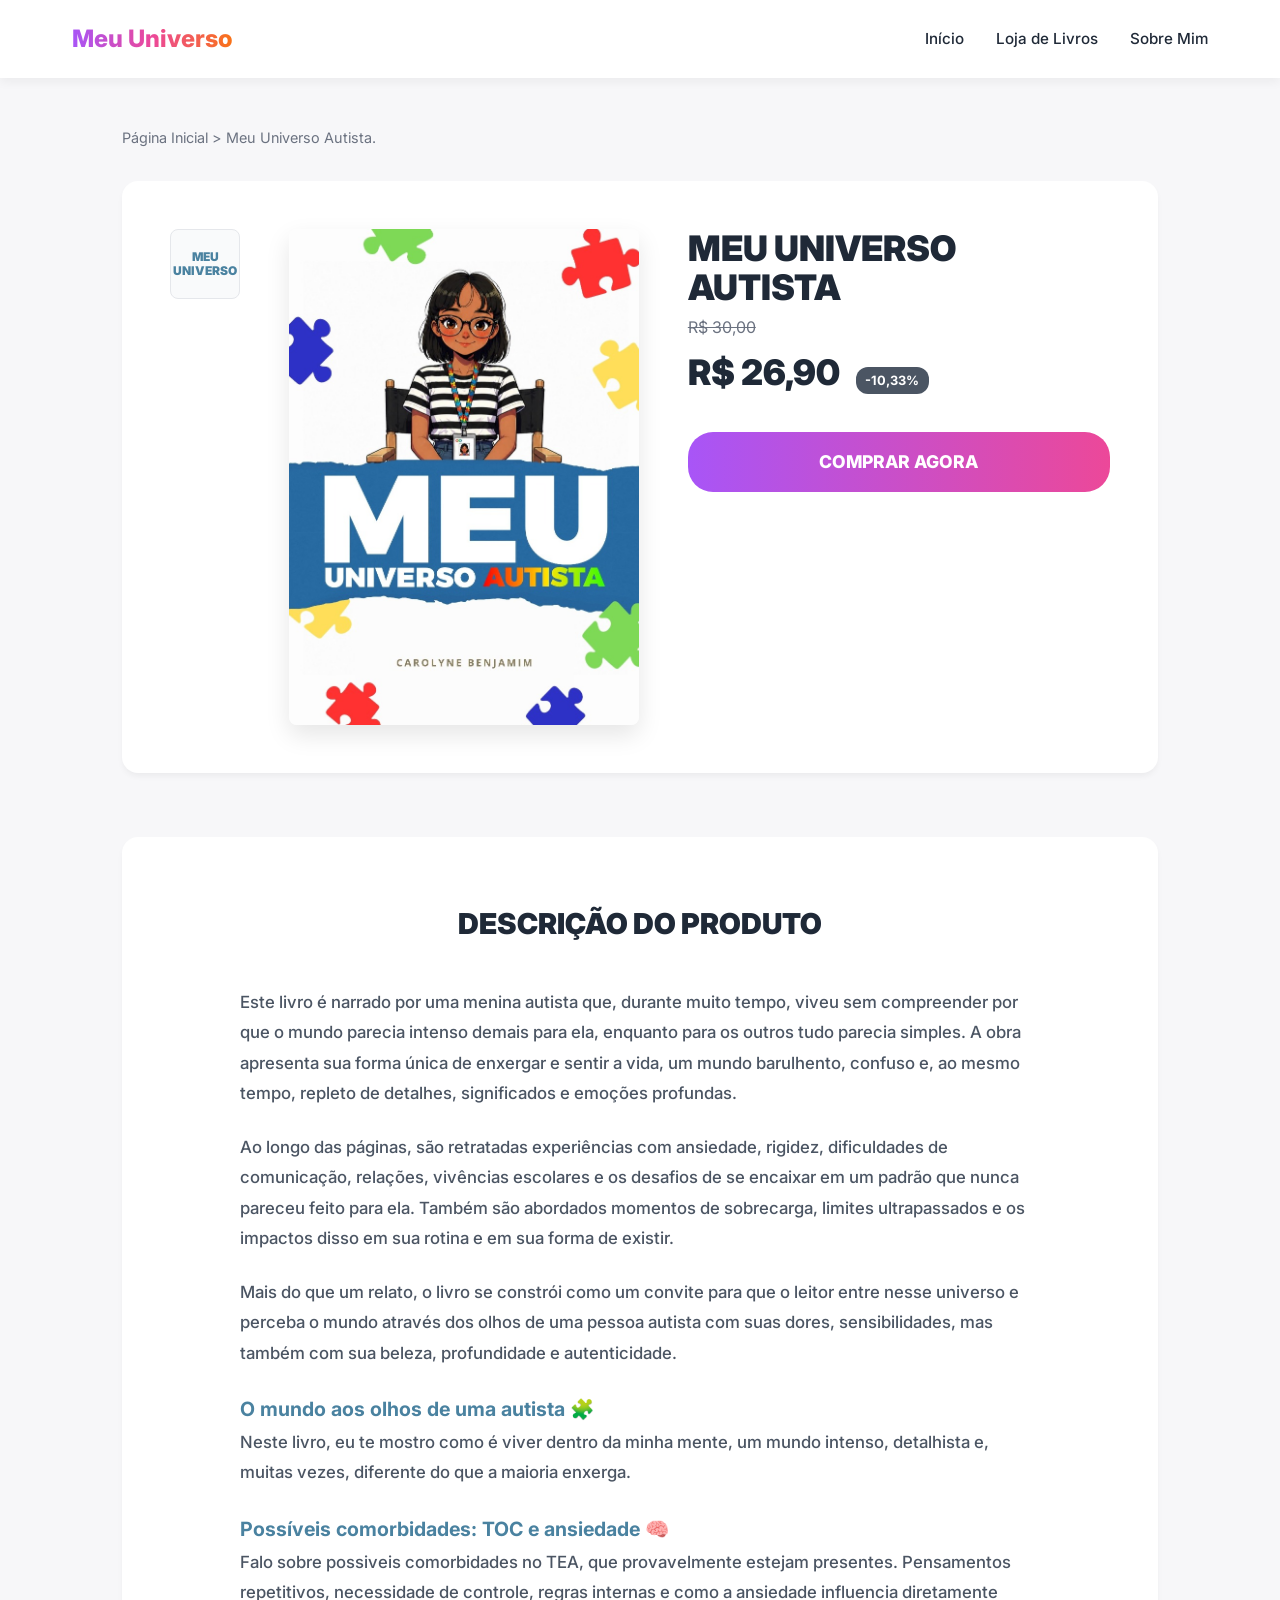
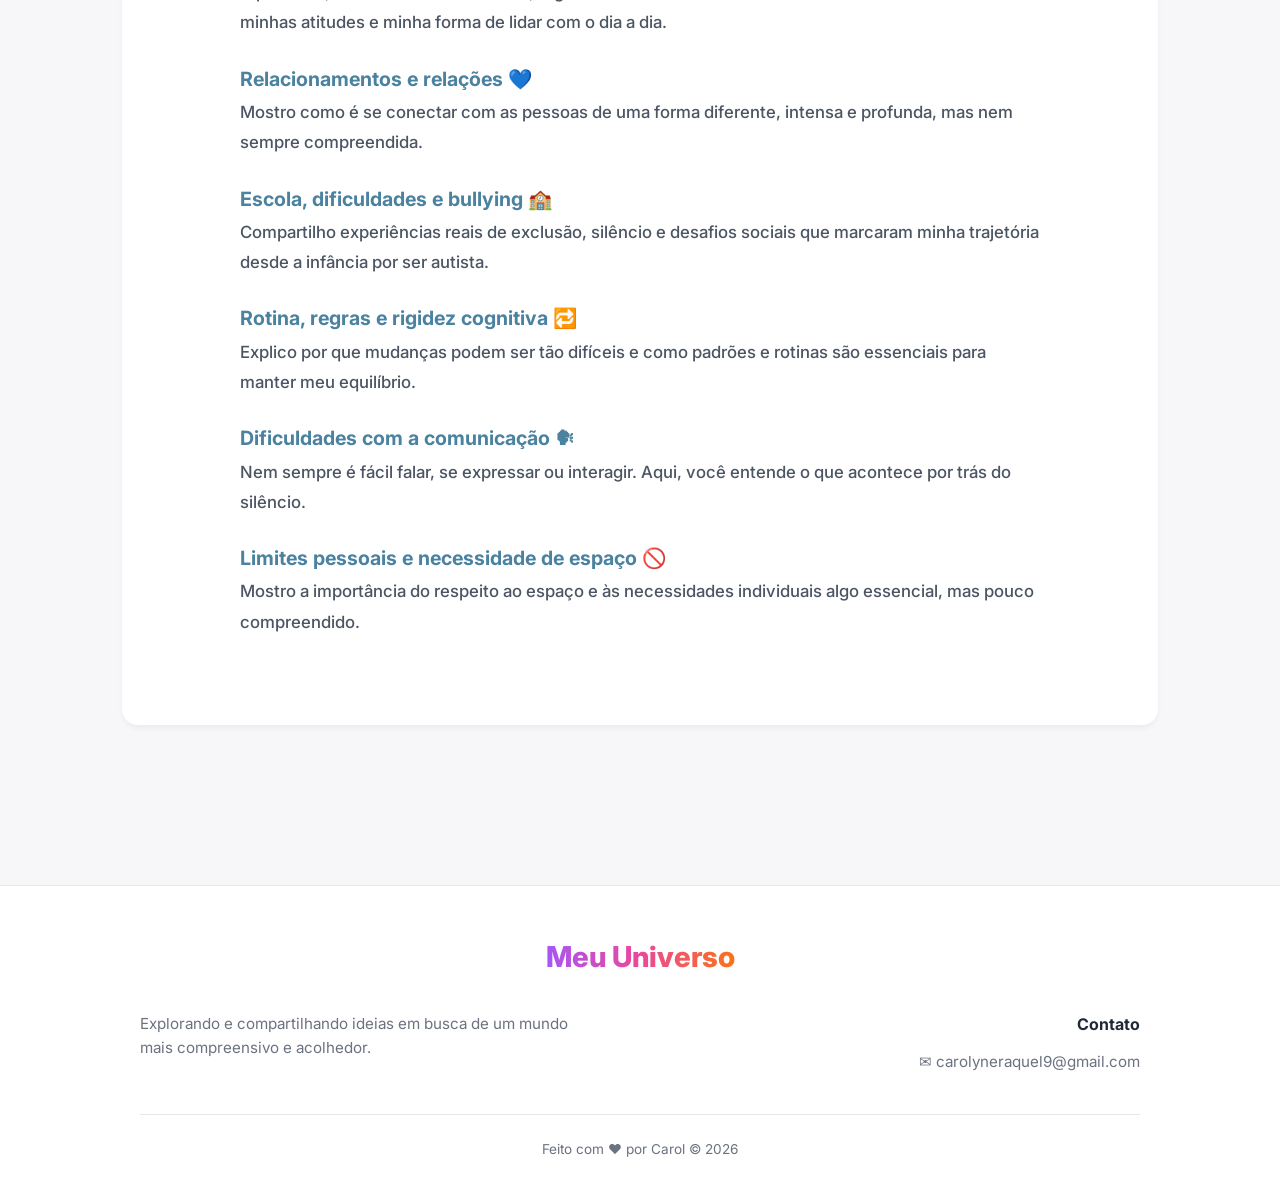
==== commit e3271d76: "removendo avaliações e atualizando desconto" ====
--- a/digital.html
+++ b/digital.html
@@ -48,14 +48,12 @@
 
       <div class="product-info">
         <h1 class="ecommerce-title">MEU UNIVERSO AUTISTA<br></h1>
-        <div class="product-rating">
-          ★★★★★ (Sem avaliações)
-        </div>
+
 
         <div class="price-old">R$ 30,00</div>
         <div class="price-new-container">
           <div class="price-new">R$ 26,90</div>
-          <div class="badge-discount">-28%</div>
+          <div class="badge-discount">-10,33%</div>
         </div>
 
         <div class="product-actions">
@@ -113,17 +111,7 @@
     </section>
 
 
-    <!-- Reviews Section -->
-    <section class="specs-section" style="margin-bottom: 2rem;">
-      <div class="reviews-tabs">
-        <div class="review-tab active">AVALIAÇÕES (0)</div>
-      </div>
 
-      <div class="reviews-content">
-        <button id="openReviewModal" class="btn-buy" style="margin-bottom: 2rem;">AVALIAR PRODUTO</button>
-        <div id="comments-list" style="max-width: 600px; margin: 0 auto; margin-bottom: 2rem;"></div>
-      </div>
-    </section>
   </main>
 
   <!-- Footer -->
@@ -145,38 +133,7 @@
     </div>
   </footer>
 
-  <!-- Review Modal -->
-  <div id="reviewModal" class="modal-overlay hidden">
-    <div class="modal-content">
-      <button id="closeReviewModal" class="modal-close">&times;</button>
-      <h2 class="modal-title">AVALIE O PRODUTO</h2>
-      <p class="modal-subtitle">Meu Universo Autista</p>
 
-      <form id="reviewForm" class="modal-form">
-        <label class="modal-label">QUANTIDADE DE ESTRELAS</label>
-        <div class="star-rating" id="starRating">
-          <span class="star selected" data-value="1">★</span>
-          <span class="star selected" data-value="2">★</span>
-          <span class="star selected" data-value="3">★</span>
-          <span class="star selected" data-value="4">★</span>
-          <span class="star selected" data-value="5">★</span>
-        </div>
-        <input type="hidden" id="ratingValue" value="5">
-
-        <label class="modal-label">NOME</label>
-        <input type="text" class="modal-input review-input" placeholder="Ex.: Adriana" required>
-
-        <label class="modal-label">E-MAIL</label>
-        <input type="email" class="modal-input review-input" placeholder="Ex.: adriana@gmail.com" required>
-
-        <label class="modal-label">AVALIAÇÃO</label>
-        <textarea class="modal-input review-input" placeholder="Escreva o que você achou deste produto..." rows="4"
-          required></textarea>
-
-        <button type="submit" class="modal-submit">ENVIAR AVALIAÇÃO</button>
-      </form>
-    </div>
-  </div>
 
   <script src="script.js"></script>
 
